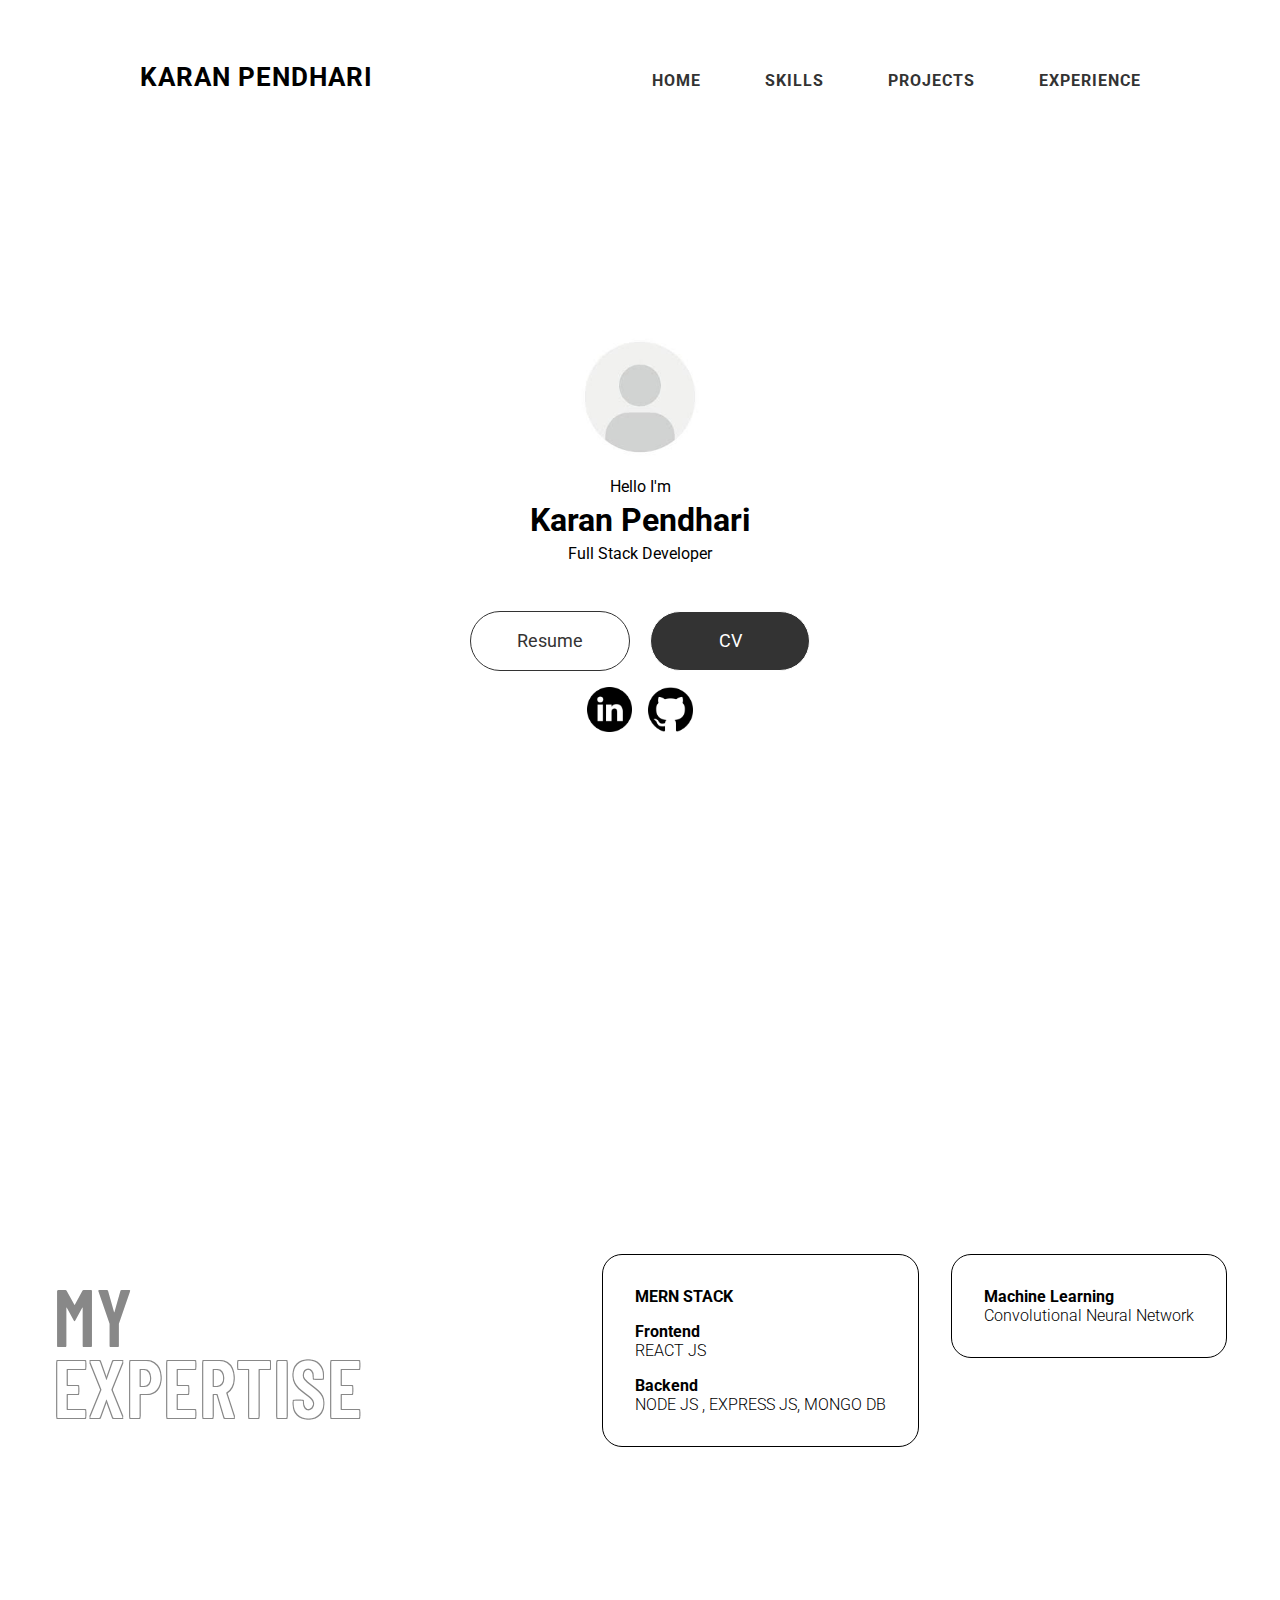
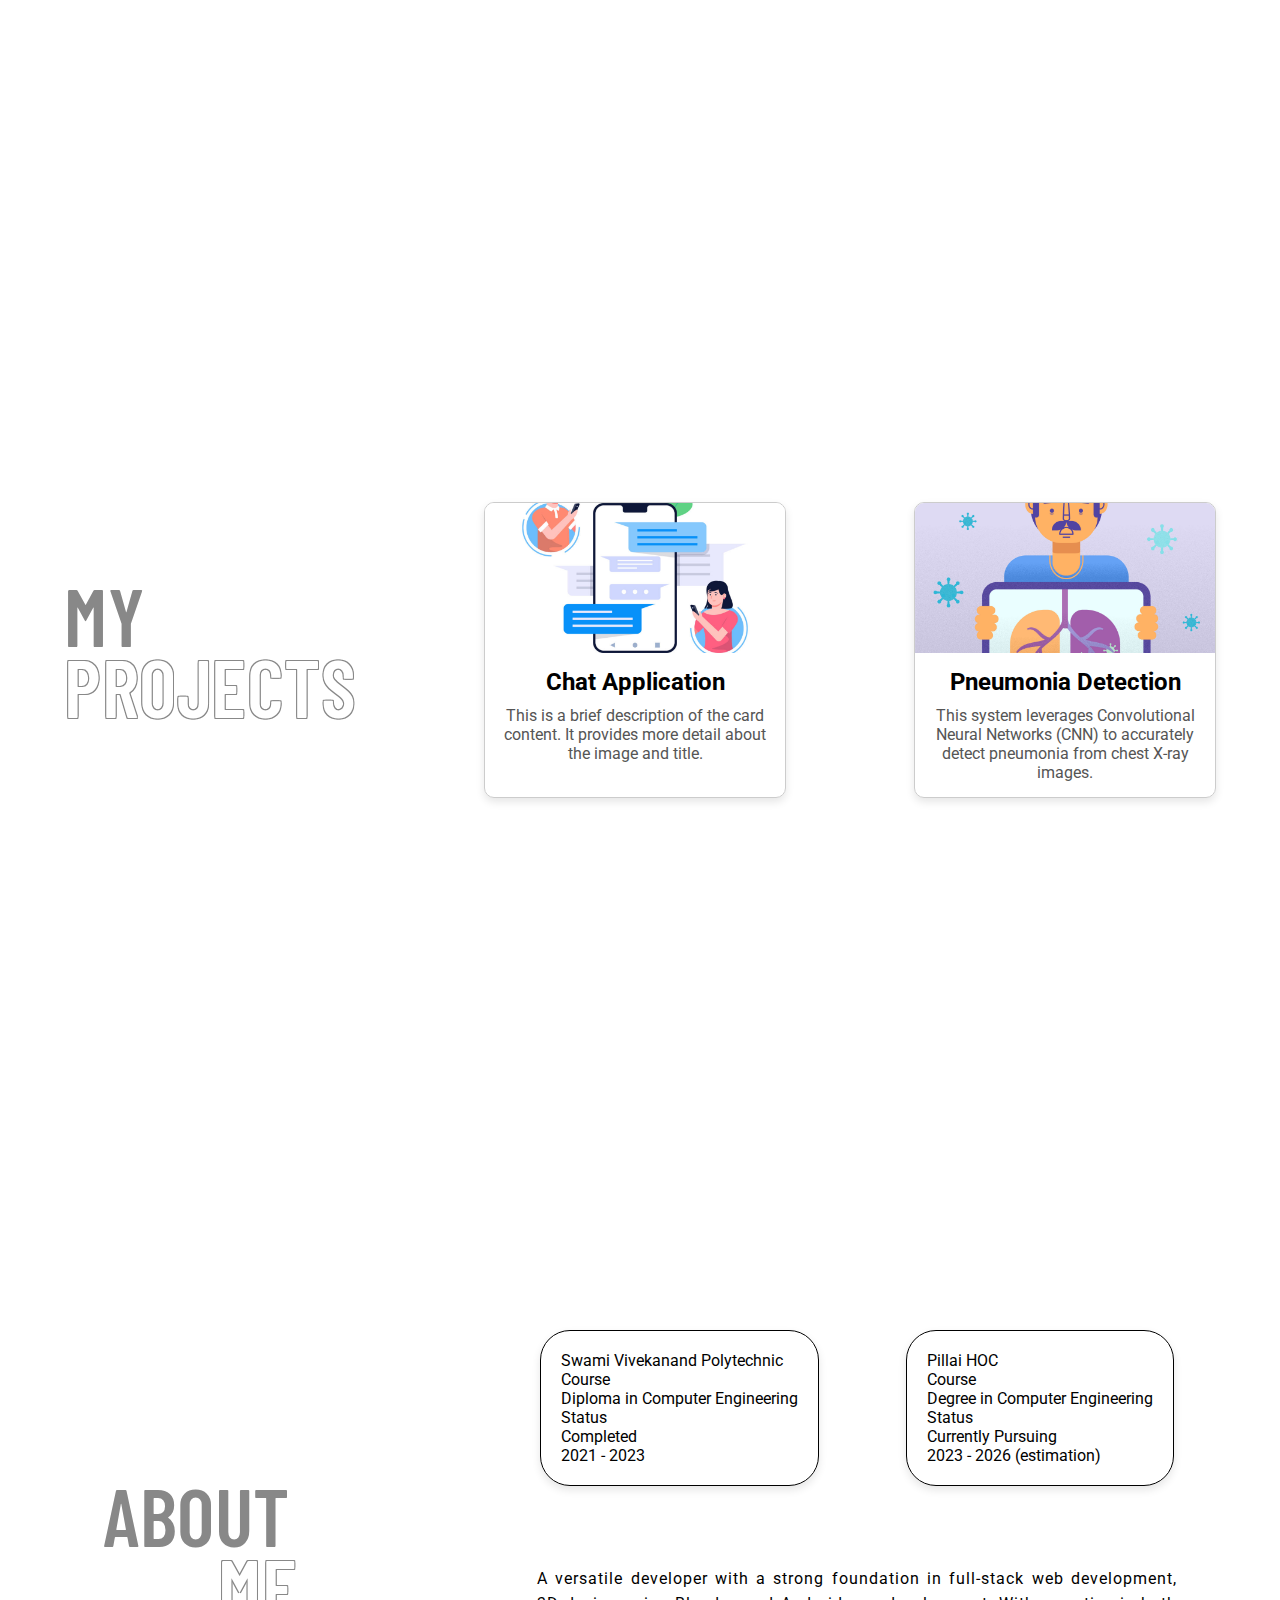
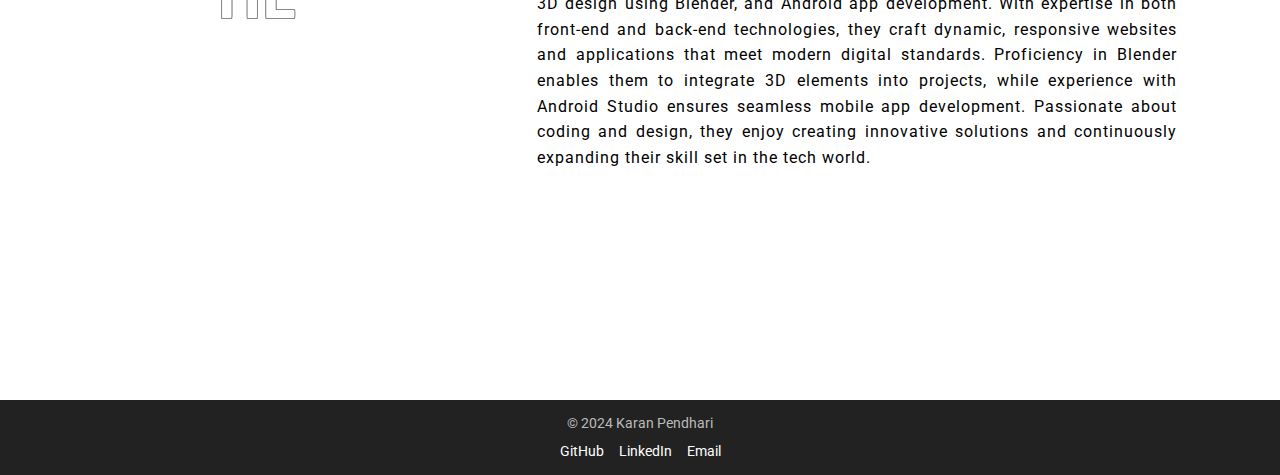
==== html/index.html @ 835fde93 "organizedfiles" ====
<html>
  <head>
    <title>Portfolio</title>
    <link rel="stylesheet" href="/css/index.css" />
    <link rel="stylesheet" href="/css/home.css" />
    <link rel="stylesheet" href="/css/skills.css" />
    <link rel="stylesheet" href="/css/about.css" />
    <link rel="stylesheet" href="/css/projects.css" />
    <link rel="stylesheet" href="/css/end.css" />
    <link rel="preconnect" href="https://fonts.googleapis.com" />
    <link rel="preconnect" href="https://fonts.gstatic.com" crossorigin />
    <link
      href="https://fonts.googleapis.com/css2?family=Roboto:ital,wght@0,100;0,300;0,400;0,500;0,700;0,900;1,100;1,300;1,400;1,500;1,700;1,900&display=swap"
      rel="stylesheet"
    />
    <link rel="preconnect" href="https://fonts.googleapis.com" />
    <link rel="preconnect" href="https://fonts.gstatic.com" crossorigin />
    <link
      href="https://fonts.googleapis.com/css2?family=Barlow+Condensed:ital,wght@0,100;0,200;0,300;0,400;0,500;0,600;0,700;0,800;0,900;1,100;1,200;1,300;1,400;1,500;1,600;1,700;1,800;1,900&display=swap"
      rel="stylesheet"
    />
  </head>

  <body>
    <! -- Navbar  -->
    <div class="navbar">
      <div class="logo">
        <p>Karan Pendhari</p>
      </div>
      <div class="shortcuts">
        <ul class="menu">
          <li><a href="#">Home</a></li>
          <li><a href="#">Skills</a></li>
          <li><a href="#">Projects</a></li>
          <li><a href="#">Experience</a></li>
        </ul>
      </div>
    </div>
    <! -- Navbar ends  -->

    <! -- Home  -->
    <section id="home">
      <div class="homelogo">
        <img src="/img/sample.jpg" alt="sample" />
      </div>

      <div class="homename">
        <p class="hello">Hello I'm</p>

        <h1 class="namedev">Karan Pendhari</h1>

        <p class="roledev">Full Stack Developer</p>
      </div>

      <div class="buttonlinks">
        <button>Resume</button>
        <button>CV</button>
      </div>
      <div class="socialmedia">
        <img src="/img/linkedin.png" alt="linkedin" />
        <img src="/img/github.png" alt="github" />
      </div>
    </section>
    <! -- Home ends  -->

    <! -- skills  -->
    <section id="skills">
      <div class="skillname">
        <p class="skill">My</p>
        <p class="expertise">Expertise</p>
      </div>

      <div class="skillssector">
        <div class="skillgroup">
          <div class="skilltitle">
            <p>MERN STACK</p>
          </div>
          <div title="skilldesc">
            <p class="skilldesctitle">Frontend</p>
            <p class="skilldescitems">REACT JS</p>
            <p class="skilldesctitle">Backend</p>
            <p class="skilldescitems">NODE JS , EXPRESS JS, MONGO DB</p>
          </div>
        </div>

        <div class="skillgroup">
          <div class="skilltitle">
            <p>Machine Learning</p>
          </div>
          <div title="skilldesc">
            <p class="skilldescitems">Convolutional Neural Network</p>
          </div>
        </div>

       
    </section>
    <! -- skills ends  -->

    <! -- projects starts -->
    <section id="projects">
      <div class="projectsname">
        <p class="projectsabt">My</p>
        <p class="meprojects">Projects</p>
      </div>

      <div class="container">
        <div class="card">
          <img src="/img/chat.jpg" alt="Card Image" />
          <div class="card-content">
            <div class="card-title">Chat Application</div>
            <div class="card-description">
              This is a brief description of the card content. It provides more
              detail about the image and title.
            </div>
          </div>
        </div>

        <div class="card">
          <img src="/img/pneumoniadetct.jpg" alt="Card Image" />
          <div class="card-content">
            <div class="card-title">Pneumonia Detection</div>
            <div class="card-description">
              This system leverages Convolutional Neural Networks (CNN) to
              accurately detect pneumonia from chest X-ray images.
            </div>
          </div>
        </div>
      </div>
    </section>
    <! -- projects ends -->
    <! -- About  -->
    <section id="about">
      <div class="aboutname">
        <p class="aboutabt">About</p>
        <p class="meabt">Me</p>
      </div>

      <div class="aboutparts">
        <div class="cardsabt">
          <div class="oneabt">
            <p>Swami Vivekanand Polytechnic</p>
            <p>Course</p>
            <p>Diploma in Computer Engineering</p>
            <p>Status</p>
            <p>Completed</p>
            <p>2021 - 2023</p>
          </div>

          <div class="oneabt">
            <p>Pillai HOC</p>
            <p>Course</p>
            <p>Degree in Computer Engineering</p>
            <p>Status</p>
            <p>Currently Pursuing</p>
            <p>2023 - 2026 (estimation)</p>
          </div>
        </div>
        <div class="descabt">
          <p>
            A versatile developer with a strong foundation in full-stack web
            development, 3D design using Blender, and Android app development.
            With expertise in both front-end and back-end technologies, they
            craft dynamic, responsive websites and applications that meet modern
            digital standards. Proficiency in Blender enables them to integrate
            3D elements into projects, while experience with Android Studio
            ensures seamless mobile app development. Passionate about coding and
            design, they enjoy creating innovative solutions and continuously
            expanding their skill set in the tech world.
          </p>
        </div>
      </div>
    </section>

    <! -- About ends -->
    <! -- end starts -->
    <section id="end">
      <footer>
        <div class="footer-container">
          <p>&copy; 2024 Karan Pendhari</p>
          <ul class="socials">
            <li>
              <a href="https://github.com/yourusername" target="_blank"
                >GitHub</a
              >
            </li>
            <li>
              <a href="https://linkedin.com/in/yourusername" target="_blank"
                >LinkedIn</a
              >
            </li>
            <li><a href="mailto:karan321pendhari@gmail.com">Email</a></li>
          </ul>
        </div>
      </footer>
    </section>
    <! -- end ends -->
  </body>
</html>
---- css/index.css ----
* {
  padding: 0px;
  margin: 0px;
  font-family: "Roboto", system-ui;
}
.navbar {
  font-size: 26px;
  font-weight: 700;
  display: flex;
  justify-content: space-around;
  height: 17vh;
  align-items: center;
  letter-spacing: 1px;
  text-transform: uppercase;
}

.logo:hover {
  cursor: default;
}

.menu {
  display: flex;
  gap: 4rem;
}

.menu li {
  list-style: none;
}

.menu li a {
  color: #333;
  text-decoration: none;
  font-size: 16px;
}

.menu a:hover {
  color: #e00f00;
}
---- css/home.css ----
#home {
  display: flex;
  flex-direction: column;
  justify-content: center;
  align-items: center;
  height: 83vh;
  text-align: center;
}

.homelogo img {
  width: 150px;
}

.homename *{
  margin-top: 5px;
}

.buttonlinks {
  margin-top: 1rem;
}

.buttonlinks button {
  width: 160px;
  height: 60px;
  border-radius: 30px;
  margin: 0 0.5rem;
  font-size: large;
}

.buttonlinks button:nth-child(1) {

  border: 1px solid;
  background-color: white;
  color: #333;
  transition: all 0.4s ease;
}
.buttonlinks button:nth-child(2) {
 
  border: 1px solid;
  background-color: #333;
  color: white;
  transition: all 0.4s ease;
}

.buttonlinks button:nth-child(1):hover {
  background-color: #333;
  color: white;
}
.buttonlinks button:nth-child(2):hover {
  background-color: white;
  color: #333;
}

.socialmedia {
  display: flex;
  gap: 1rem;
  margin-top: 1rem;
}

.socialmedia img {
  width: 5vh;
}

.homename {
  margin-bottom: 2rem;
}
---- css/skills.css ----
#skills {
  display: flex;
  height: 100vh;
  justify-content: center;
  align-items: center;
  gap: 15rem;
}

.skillname * {
  font-family: "Barlow Condensed", sans-serif;
  font-weight: 600;
  text-transform: uppercase;
  letter-spacing: 0.5px;
  margin-top: 0;
  font-size: 80px;
}

.skill {
  color: #888;
}

.expertise {
  color: white;
  text-shadow: -1px -1px 0 #888, 1px -1px 0 #888, -1px 1px 0 #888,
    1px 1px 0 #888;
  margin-top: -25px;
}

.skillssector {
  display: flex;
  gap: 2rem;
}

.skillgroup {
  border: black solid 1px;
  border-radius: 20px;
  padding: 2rem;
  height: fit-content;
}

.skilltitle {
  font-weight: bold;
}

.skilldesctitle {
  font-weight: bold;
  padding-top: 1rem;
}

.skilldescitems {
  font-weight: 300;
}
---- css/about.css ----
#about {
  display: flex;
  height: 100vh;
  justify-content: center;
  align-items: center;
  gap: 15rem;
}

.aboutname * {
  font-family: "Barlow Condensed", sans-serif;
  font-weight: 600;
  text-transform: uppercase;
  letter-spacing: 0.5px;
  margin-top: 0;
  font-size: 80px;
}

.aboutabt {
  color: #888;
}

.meabt {
  color: white;
  text-shadow: -1px -1px 0 #888, 1px -1px 0 #888, -1px 1px 0 #888,
    1px 1px 0 #888;
  margin-top: -25px;
  padding-left: 115px;
}

.aboutparts {
  display: flex;

  flex-direction: column;
  width: 50vw;
  gap: 5rem;
}

.cardsabt {
  display: flex;
  justify-content: space-around;
  gap: 5rem;
}
.oneabt {
  padding: 20px 20px 20px 20px;
  border: 1px solid;
  border-radius: 30px;
  align-content: center;
  width: fit-content;
  justify-content: space-around;
  overflow: hidden;
  vgap: 1rem;
  box-shadow: 0 4px 8px rgba(0, 0, 0, 0.1);
  transition: transform 0.3s ease, box-shadow 0.3s ease;
}

.oneabt:hover {
  box-shadow: 0 8px 16px rgba(0, 0, 0, 0.2);
  transform: translateY(-5px);
}

.descabt p {
  text-align: justify;
  line-height: 1.6;
  letter-spacing: 1px;
}
---- css/projects.css ----
#projects {
  height: 100vh;
  display: flex;
  align-items: center;
  justify-content: space-around;
}

.projectsname * {
  font-family: "Barlow Condensed", sans-serif;
  font-weight: 600;
  text-transform: uppercase;
  letter-spacing: 0.5px;
  margin-top: 0;
  font-size: 80px;
}
.projectsabt {
  color: #888;
}

.meprojects {
  color: white;
  text-shadow: -1px -1px 0 #888, 1px -1px 0 #888, -1px 1px 0 #888,
    1px 1px 0 #888;
  margin-top: -25px;
  padding-left: 0px;
}

.container {
  height: fit-content;
  transition: all 0.4s ease;
  display: flex;
  gap: 8rem;
}

.container:hover {
}

.card {
  width: 300px;
  border: 1px solid #ccc;
  border-radius: 10px;
  overflow: hidden;
  box-shadow: 0 4px 8px rgba(0, 0, 0, 0.1);
  transition: transform 0.3s ease, box-shadow 0.3s ease;
}

.card:hover {
  box-shadow: 0 8px 16px rgba(0, 0, 0, 0.2);
  transform: translateY(-5px);
}

.card img {
  width: 100%;
  height: 150px;
  object-fit: cover;
}
.card-content {
  padding: 15px;
  text-align: center;
}
.card-title {
  font-size: 1.5em;
  margin-bottom: 10px;
  font-weight: bold;
}
.card-description {
  font-size: 1em;
  color: #555;
}
---- css/end.css ----
footer {
  background-color: #222;
  color: #fff;
  text-align: center;
  padding: 15px;
  font-family: Arial, sans-serif;
}

.footer-container {
  max-width: 600px;
  margin: auto;
}

.footer-container p {
  margin: 0;
  font-size: 14px;
  color: #bbb;
}

.socials {
  list-style: none;
  padding: 10px 0 0;
  margin: 0;
  display: flex;
  justify-content: center;
  gap: 15px;
}

.socials a {
  color: #fff;
  text-decoration: none;
  font-size: 14px;
  transition: color 0.3s ease;
}

.socials a:hover {
  color: #ffa500;
}
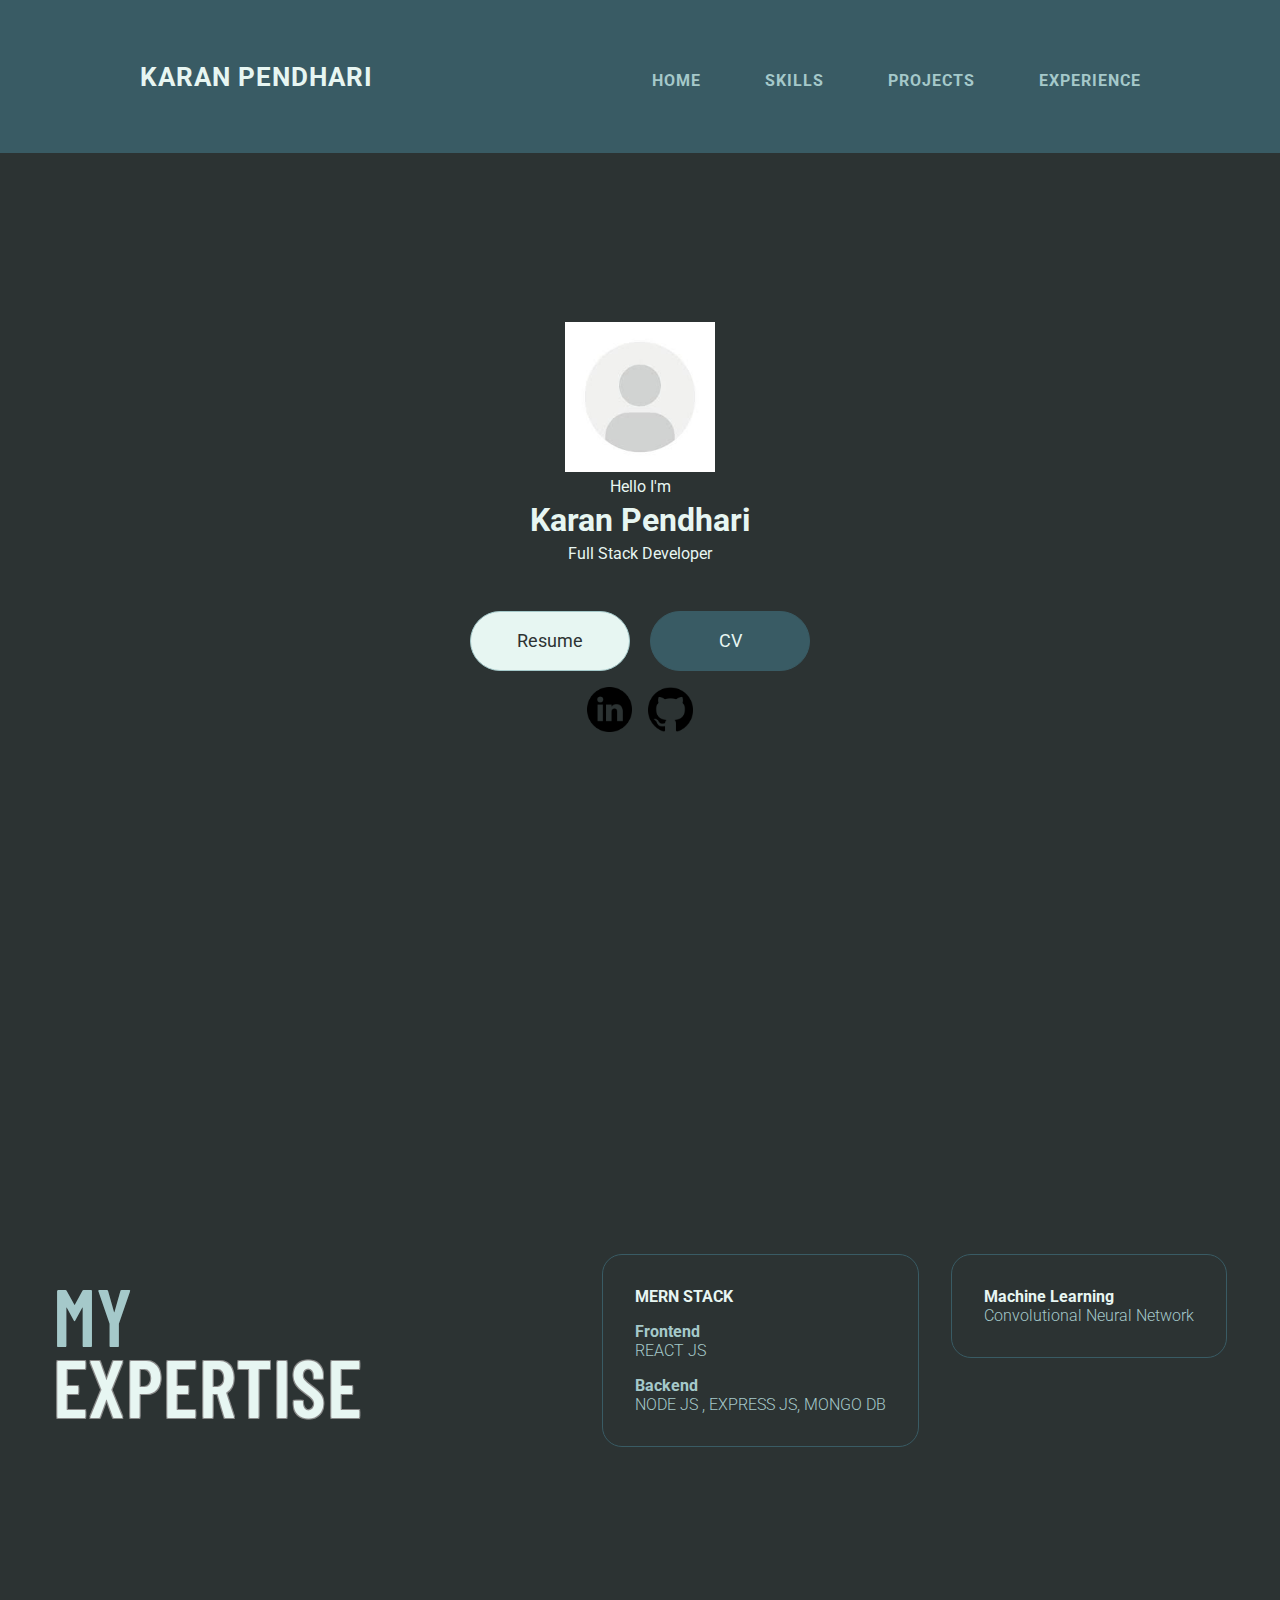
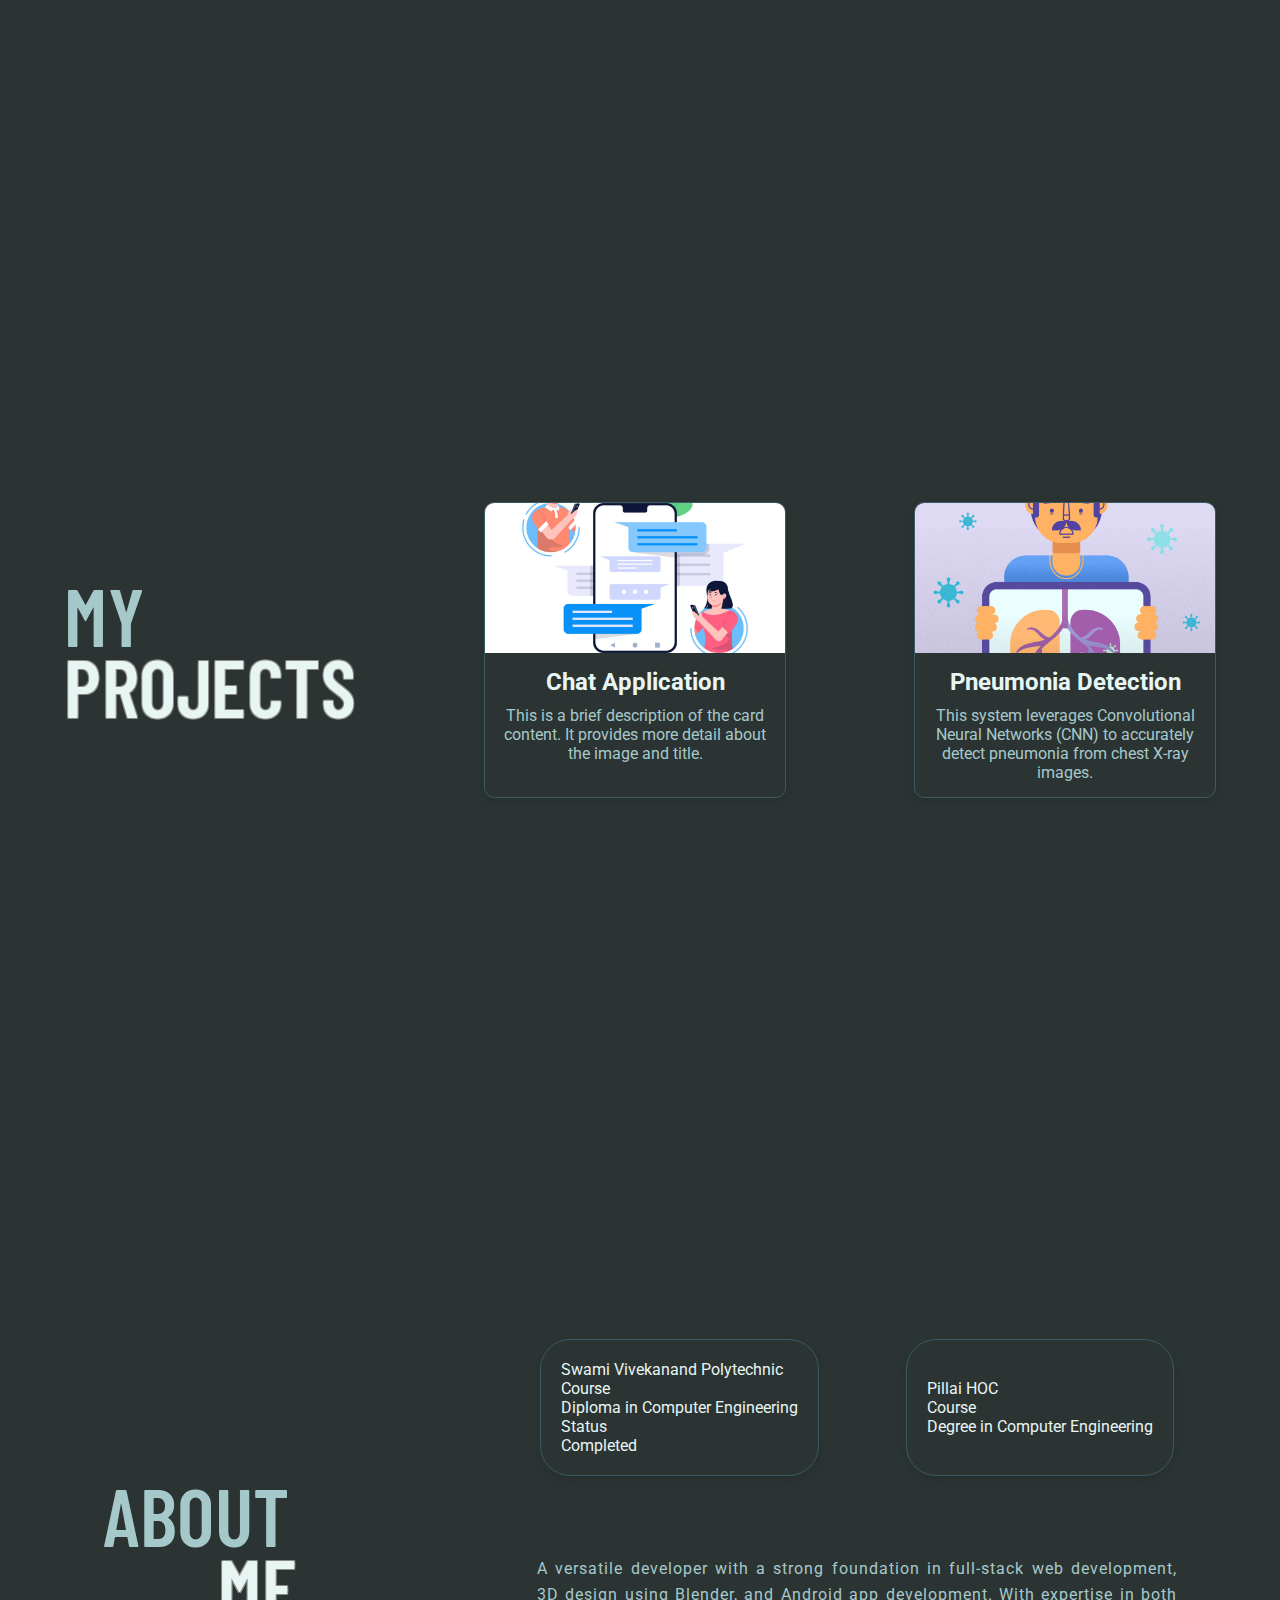
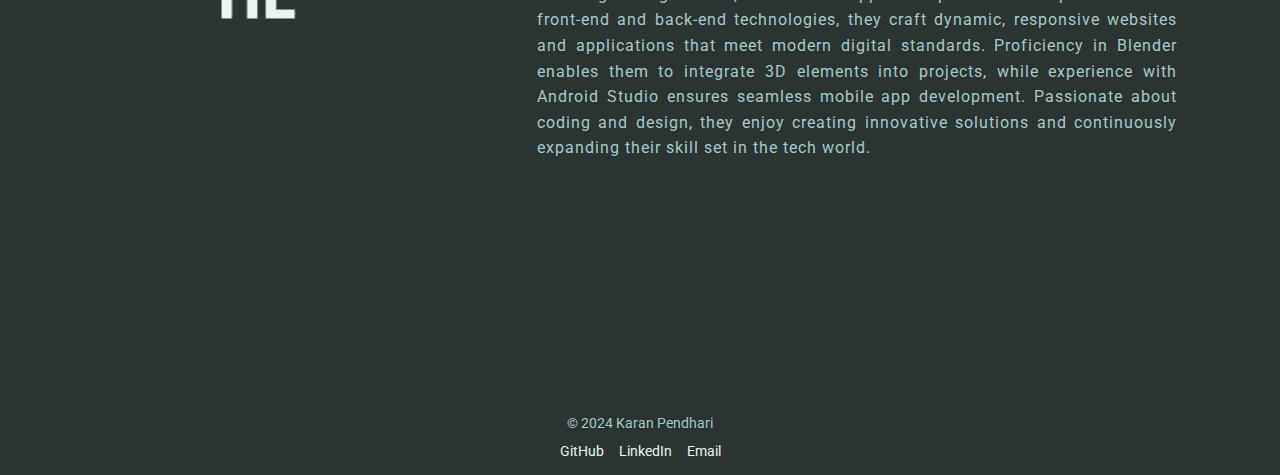
==== commit 101299c3: "changedlook" ====
--- a/html/index.html
+++ b/html/index.html
@@ -143,16 +143,12 @@
             <p>Diploma in Computer Engineering</p>
             <p>Status</p>
             <p>Completed</p>
-            <p>2021 - 2023</p>
           </div>
 
           <div class="oneabt">
             <p>Pillai HOC</p>
             <p>Course</p>
             <p>Degree in Computer Engineering</p>
-            <p>Status</p>
-            <p>Currently Pursuing</p>
-            <p>2023 - 2026 (estimation)</p>
           </div>
         </div>
         <div class="descabt">
--- a/css/index.css
+++ b/css/index.css
@@ -2,7 +2,13 @@
   padding: 0px;
   margin: 0px;
   font-family: "Roboto", system-ui;
+  color: #E7F6F2; /* Highlight color for text */
 }
+
+body {
+  background-color: #2C3333; /* Primary dark background */
+}
+
 .navbar {
   font-size: 26px;
   font-weight: 700;
@@ -12,6 +18,8 @@
   align-items: center;
   letter-spacing: 1px;
   text-transform: uppercase;
+  background-color: #395B64; 
+  color: #E7F6F2; 
 }
 
 .logo:hover {
@@ -28,11 +36,11 @@
 }
 
 .menu li a {
-  color: #333;
+  color: #A5C9CA; 
   text-decoration: none;
   font-size: 16px;
 }
 
 .menu a:hover {
-  color: #e00f00;
+  color: #E7F6F2; 
 }
--- a/css/home.css
+++ b/css/home.css
@@ -11,8 +11,12 @@
   width: 150px;
 }
 
-.homename *{
+.homename * {
   margin-top: 5px;
+}
+
+.homename {
+  margin-bottom: 2rem;
 }
 
 .buttonlinks {
@@ -25,30 +29,31 @@
   border-radius: 30px;
   margin: 0 0.5rem;
   font-size: large;
-}
-
-.buttonlinks button:nth-child(1) {
-
-  border: 1px solid;
-  background-color: white;
-  color: #333;
-  transition: all 0.4s ease;
-}
-.buttonlinks button:nth-child(2) {
- 
-  border: 1px solid;
-  background-color: #333;
-  color: white;
   transition: all 0.4s ease;
 }
 
+
+.buttonlinks button:nth-child(1) {
+  border: 1px solid #A5C9CA; 
+  background-color: #E7F6F2; 
+  color: #2C3333; 
+}
+
 .buttonlinks button:nth-child(1):hover {
-  background-color: #333;
-  color: white;
+  background-color: #A5C9CA; 
+  color: #E7F6F2; 
 }
+
+
+.buttonlinks button:nth-child(2) {
+  border: 1px solid #395B64; 
+  background-color: #395B64; 
+  color: #E7F6F2; 
+}
+
 .buttonlinks button:nth-child(2):hover {
-  background-color: white;
-  color: #333;
+  background-color: #E7F6F2; 
+  color: #395B64; 
 }
 
 .socialmedia {
@@ -60,7 +65,3 @@
 .socialmedia img {
   width: 5vh;
 }
-
-.homename {
-  margin-bottom: 2rem;
-}
--- a/css/skills.css
+++ b/css/skills.css
@@ -13,16 +13,16 @@
   letter-spacing: 0.5px;
   margin-top: 0;
   font-size: 80px;
+  color: #E7F6F2; 
 }
 
 .skill {
-  color: #888;
+  color: #A5C9CA; 
 }
 
 .expertise {
-  color: white;
-  text-shadow: -1px -1px 0 #888, 1px -1px 0 #888, -1px 1px 0 #888,
-    1px 1px 0 #888;
+  color: #E7F6F2; 
+  text-shadow: -1px -1px 0 #888, 1px -1px 0 #888, -1px 1px 0 #888, 1px 1px 0 #888;
   margin-top: -25px;
 }
 
@@ -32,21 +32,26 @@
 }
 
 .skillgroup {
-  border: black solid 1px;
+  border: 1px solid #395B64; 
   border-radius: 20px;
   padding: 2rem;
   height: fit-content;
+  background-color: #2C3333; 
+  color: #E7F6F2; 
 }
 
 .skilltitle {
   font-weight: bold;
+  color: #E7F6F2; 
 }
 
 .skilldesctitle {
   font-weight: bold;
   padding-top: 1rem;
+  color: #A5C9CA; 
 }
 
 .skilldescitems {
   font-weight: 300;
+  color: #A5C9CA; 
 }
--- a/css/about.css
+++ b/css/about.css
@@ -13,23 +13,22 @@
   letter-spacing: 0.5px;
   margin-top: 0;
   font-size: 80px;
+  color: #E7F6F2; /* Highlight color for the title */
 }
 
 .aboutabt {
-  color: #888;
+  color: #A5C9CA; /* Accent color for the description text */
 }
 
 .meabt {
-  color: white;
-  text-shadow: -1px -1px 0 #888, 1px -1px 0 #888, -1px 1px 0 #888,
-    1px 1px 0 #888;
+  color: #E7F6F2; /* Highlight color for the name */
+  text-shadow: -1px -1px 0 #888, 1px -1px 0 #888, -1px 1px 0 #888, 1px 1px 0 #888;
   margin-top: -25px;
   padding-left: 115px;
 }
 
 .aboutparts {
   display: flex;
-
   flex-direction: column;
   width: 50vw;
   gap: 5rem;
@@ -40,17 +39,19 @@
   justify-content: space-around;
   gap: 5rem;
 }
+
 .oneabt {
-  padding: 20px 20px 20px 20px;
-  border: 1px solid;
+  padding: 20px;
+  border: 1px solid #395B64; 
   border-radius: 30px;
   align-content: center;
   width: fit-content;
   justify-content: space-around;
   overflow: hidden;
-  vgap: 1rem;
   box-shadow: 0 4px 8px rgba(0, 0, 0, 0.1);
   transition: transform 0.3s ease, box-shadow 0.3s ease;
+  background-color: #2C3333; 
+  color: #E7F6F2; 
 }
 
 .oneabt:hover {
@@ -62,4 +63,5 @@
   text-align: justify;
   line-height: 1.6;
   letter-spacing: 1px;
+  color: #A5C9CA; 
 }
--- a/css/projects.css
+++ b/css/projects.css
@@ -12,15 +12,16 @@
   letter-spacing: 0.5px;
   margin-top: 0;
   font-size: 80px;
+  color: #E7F6F2; 
 }
+
 .projectsabt {
-  color: #888;
+  color: #A5C9CA; 
 }
 
 .meprojects {
-  color: white;
-  text-shadow: -1px -1px 0 #888, 1px -1px 0 #888, -1px 1px 0 #888,
-    1px 1px 0 #888;
+  color: #E7F6F2; 
+  text-shadow: -1px -1px 0 #888, 1px -1px 0 #888, -1px 1px 0 #888, 1px 1px 0 #888;
   margin-top: -25px;
   padding-left: 0px;
 }
@@ -32,16 +33,15 @@
   gap: 8rem;
 }
 
-.container:hover {
-}
-
 .card {
   width: 300px;
-  border: 1px solid #ccc;
+  border: 1px solid #395B64;
   border-radius: 10px;
   overflow: hidden;
   box-shadow: 0 4px 8px rgba(0, 0, 0, 0.1);
   transition: transform 0.3s ease, box-shadow 0.3s ease;
+  background-color: #2C3333; 
+  color: #E7F6F2; 
 }
 
 .card:hover {
@@ -54,16 +54,20 @@
   height: 150px;
   object-fit: cover;
 }
+
 .card-content {
   padding: 15px;
   text-align: center;
 }
+
 .card-title {
   font-size: 1.5em;
   margin-bottom: 10px;
   font-weight: bold;
+  color: #E7F6F2; 
 }
+
 .card-description {
   font-size: 1em;
-  color: #555;
+  color: #A5C9CA; 
 }
--- a/css/end.css
+++ b/css/end.css
@@ -1,6 +1,6 @@
 footer {
-  background-color: #222;
-  color: #fff;
+  background-color: #2C3333; 
+  color: #E7F6F2; 
   text-align: center;
   padding: 15px;
   font-family: Arial, sans-serif;
@@ -14,7 +14,7 @@
 .footer-container p {
   margin: 0;
   font-size: 14px;
-  color: #bbb;
+  color: #A5C9CA;
 }
 
 .socials {
@@ -27,12 +27,12 @@
 }
 
 .socials a {
-  color: #fff;
+  color: #E7F6F2; 
   text-decoration: none;
   font-size: 14px;
   transition: color 0.3s ease;
 }
 
 .socials a:hover {
-  color: #ffa500;
+  color: #A5C9CA; 
 }
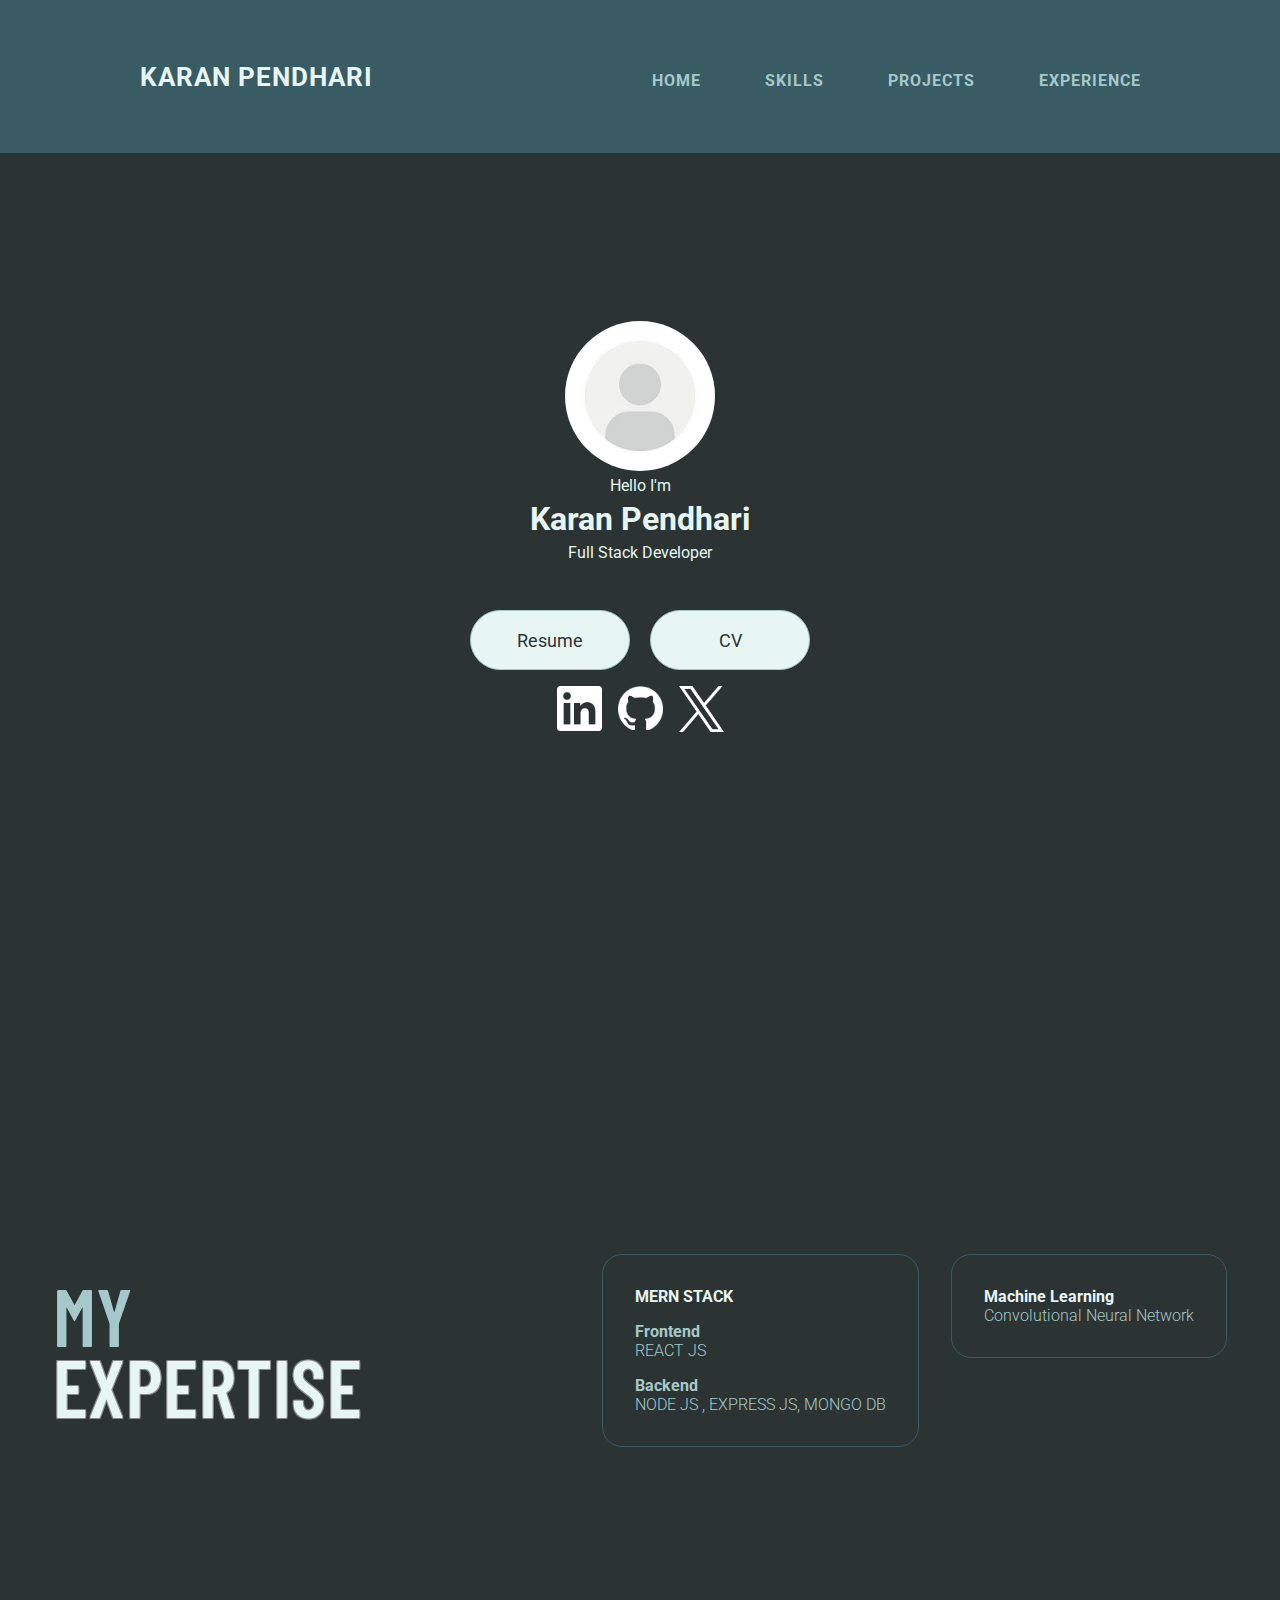
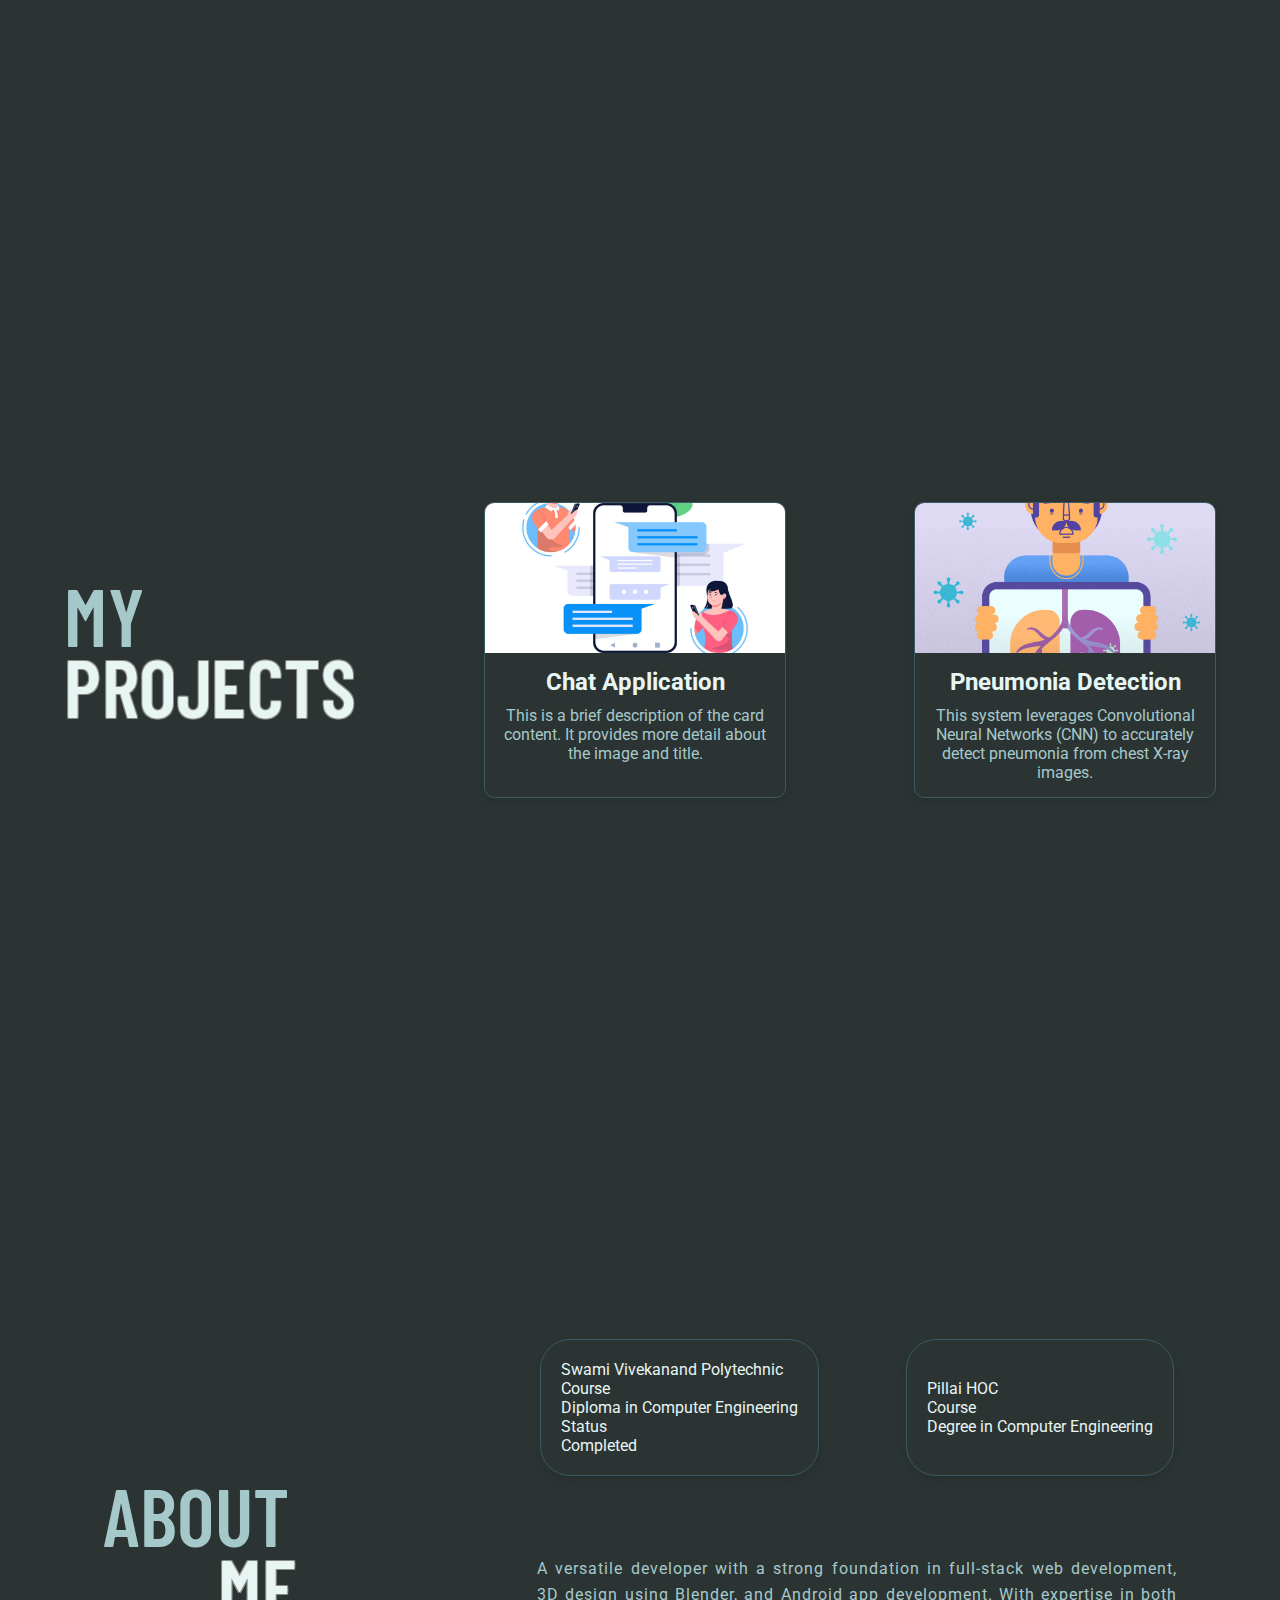
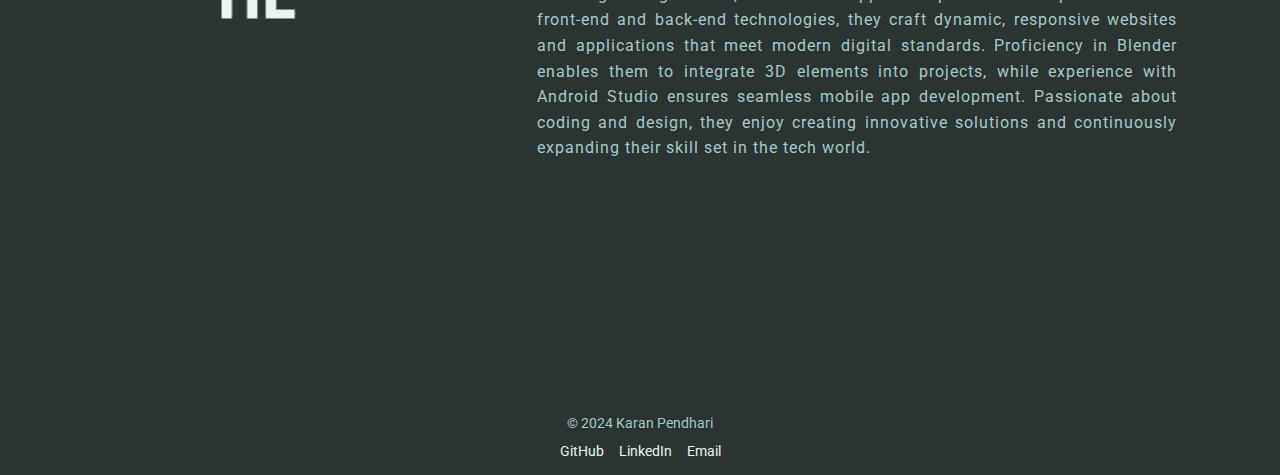
==== commit 56904254: "minorchange" ====
--- a/html/index.html
+++ b/html/index.html
@@ -53,12 +53,26 @@
       </div>
 
       <div class="buttonlinks">
-        <button>Resume</button>
-        <button>CV</button>
+        <a href="/files/KaranPendhariresume.pdf" target="_blank">
+          <button>Resume</button>
+        </a>
+        <a href="/files/KaranPendhariresume.pdf" target="_blank">
+          <button>CV</button>
+        </a>
+        
       </div>
       <div class="socialmedia">
-        <img src="/img/linkedin.png" alt="linkedin" />
-        <img src="/img/github.png" alt="github" />
+        <a href="https://www.linkedin.com/in/karan-pendhari-9b85152a7/" target="_blank">
+          <img src="/img/linkwhite.png" alt="linkedin" />
+        </a>
+        <a href="https://github.com/KaranPendhari" target="_blank">
+          <img src="/img/githubwhite.png" alt="github" />
+        </a>
+        <a href="https://x.com/karan_vpendhari" target="_blank">
+          <img src="/img/xlogo.png" alt="x" />
+        </a>
+        
+      
       </div>
     </section>
     <! -- Home ends  -->
--- a/css/home.css
+++ b/css/home.css
@@ -7,8 +7,10 @@
   text-align: center;
 }
 
+
 .homelogo img {
   width: 150px;
+  border-radius: 150px;
 }
 
 .homename * {
@@ -21,6 +23,11 @@
 
 .buttonlinks {
   margin-top: 1rem;
+}
+
+.buttonlinks a{
+  text-decoration: none;
+  
 }
 
 .buttonlinks button {
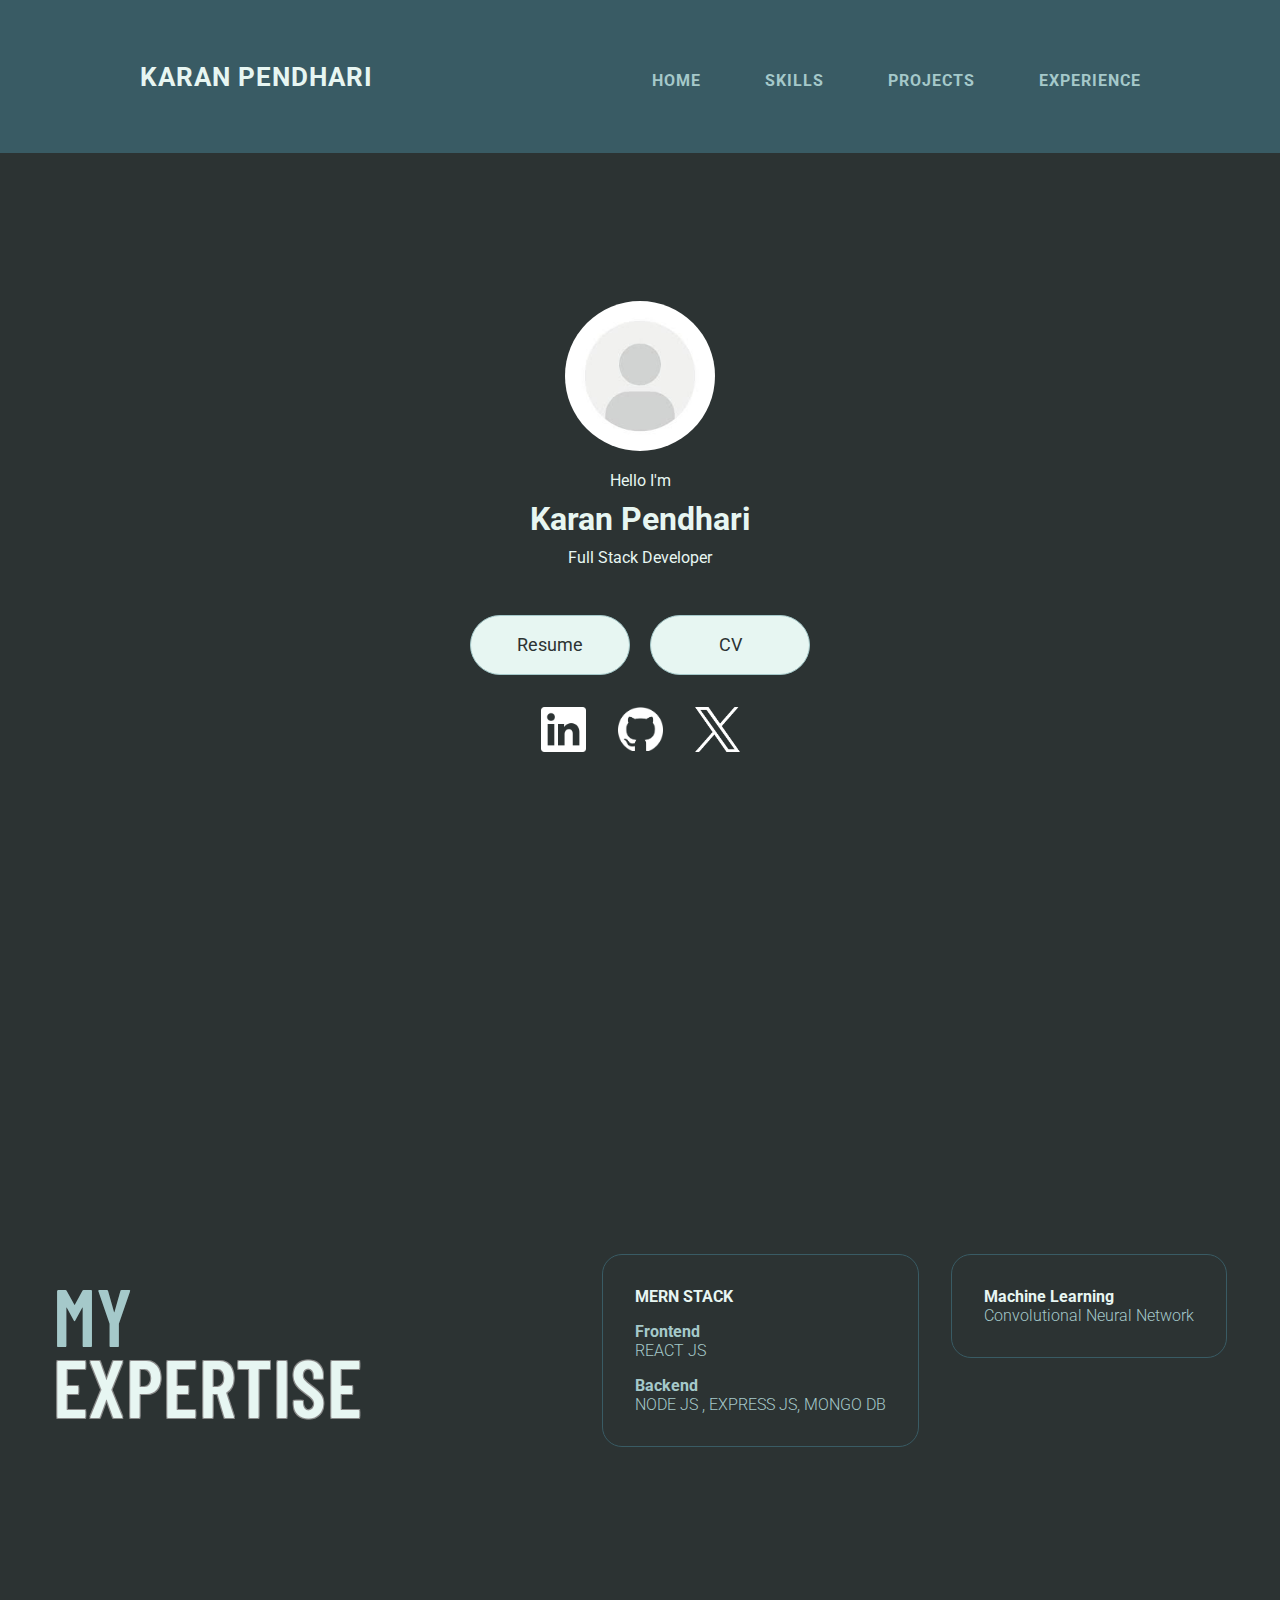
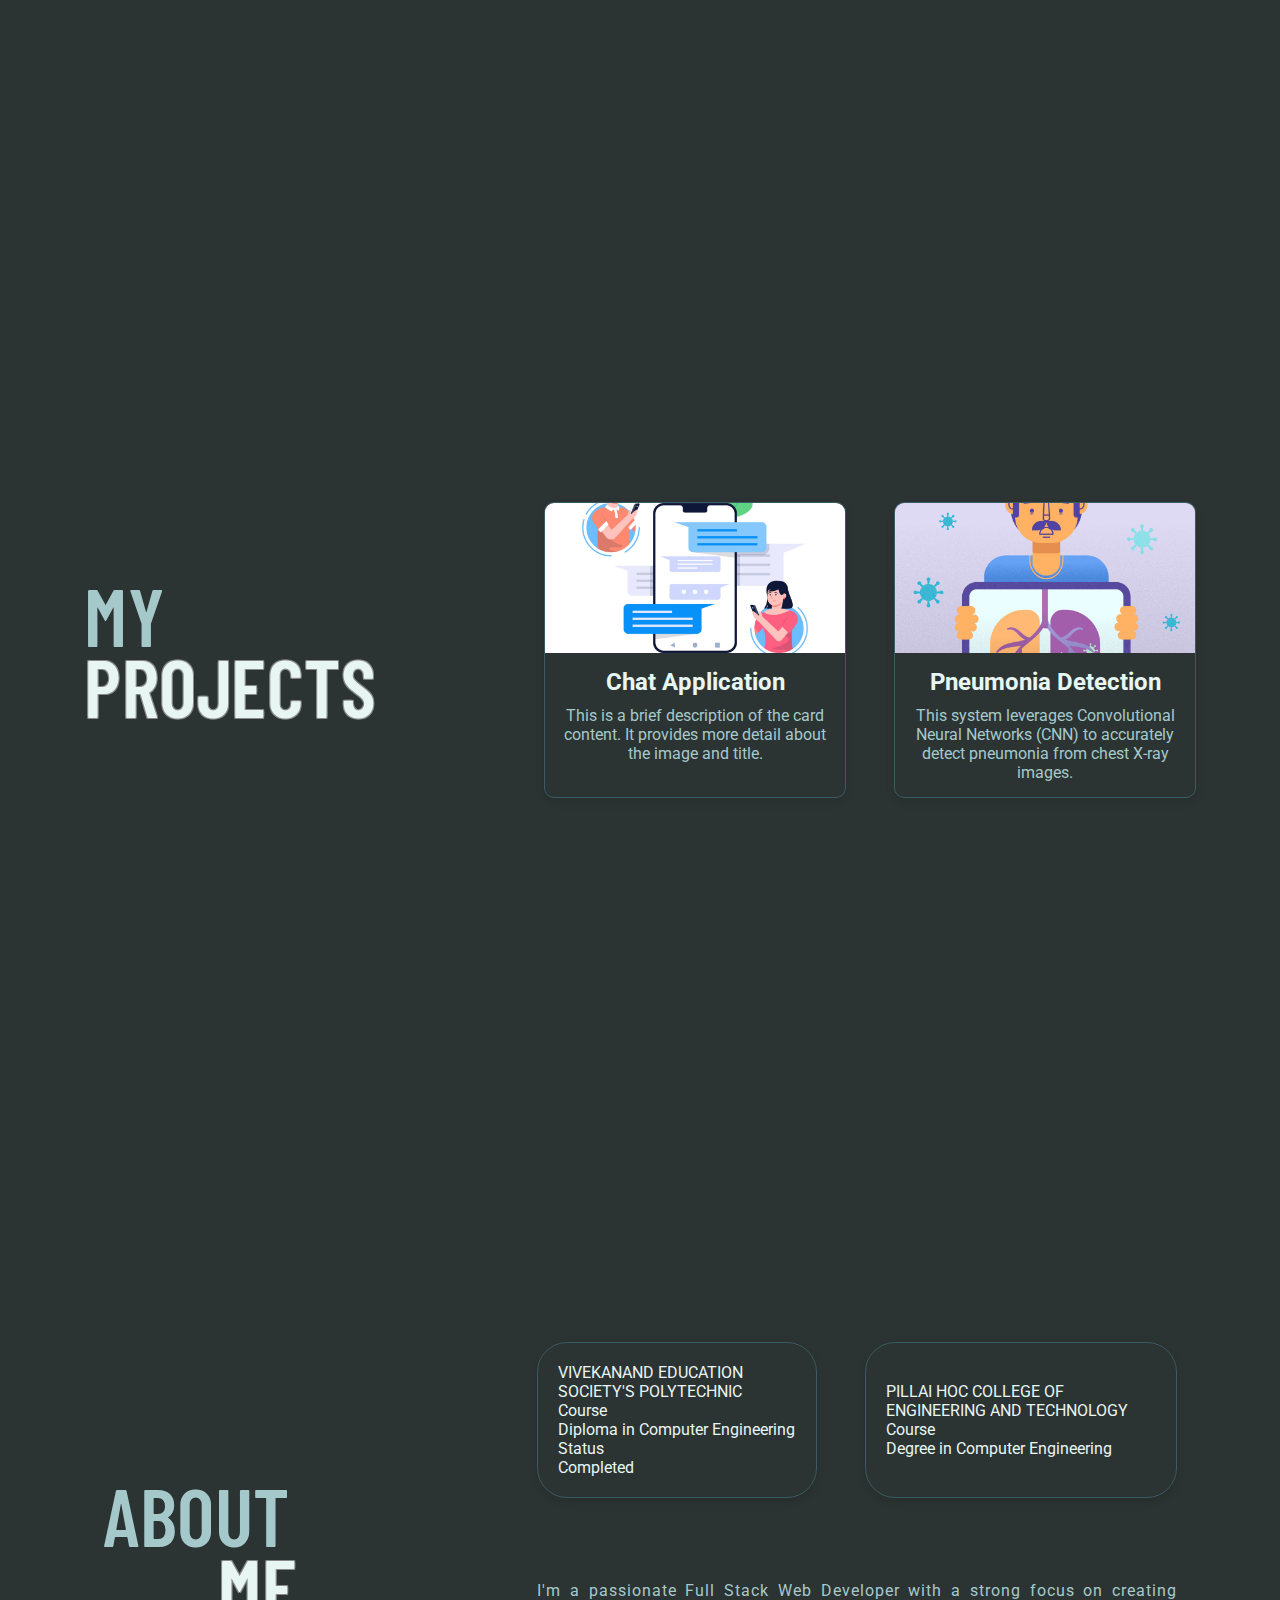
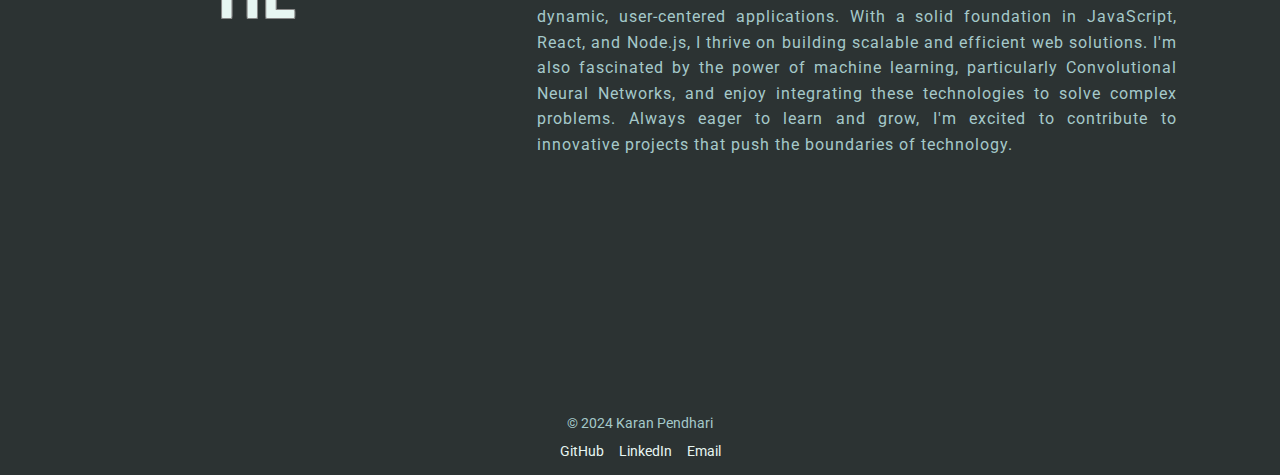
==== commit bb8610e4: "minors" ====
--- a/html/index.html
+++ b/html/index.html
@@ -19,6 +19,8 @@
       href="https://fonts.googleapis.com/css2?family=Barlow+Condensed:ital,wght@0,100;0,200;0,300;0,400;0,500;0,600;0,700;0,800;0,900;1,100;1,200;1,300;1,400;1,500;1,600;1,700;1,800;1,900&display=swap"
       rel="stylesheet"
     />
+    <meta charset="UTF-8"/>
+    <meta name="viewport" content="width=device-width, initial-scale=1.0" />
   </head>
 
   <body>
@@ -79,33 +81,40 @@
 
     <! -- skills  -->
     <section id="skills">
-      <div class="skillname">
-        <p class="skill">My</p>
-        <p class="expertise">Expertise</p>
-      </div>
-
-      <div class="skillssector">
-        <div class="skillgroup">
-          <div class="skilltitle">
-            <p>MERN STACK</p>
-          </div>
-          <div title="skilldesc">
-            <p class="skilldesctitle">Frontend</p>
-            <p class="skilldescitems">REACT JS</p>
-            <p class="skilldesctitle">Backend</p>
-            <p class="skilldescitems">NODE JS , EXPRESS JS, MONGO DB</p>
-          </div>
-        </div>
-
-        <div class="skillgroup">
-          <div class="skilltitle">
-            <p>Machine Learning</p>
-          </div>
-          <div title="skilldesc">
-            <p class="skilldescitems">Convolutional Neural Network</p>
-          </div>
-        </div>
-
+
+      <div>
+        <div class="skillname">
+          <p class="skill">My</p>
+          <p class="expertise">Expertise</p>
+        </div>
+      </div>
+    
+      <div>
+
+        <div class="skillssector">
+          <div class="skillgroup">
+            <div class="skilltitle">
+              <p>MERN STACK</p>
+            </div>
+            <div title="skilldesc">
+              <p class="skilldesctitle">Frontend</p>
+              <p class="skilldescitems">REACT JS</p>
+              <p class="skilldesctitle">Backend</p>
+              <p class="skilldescitems">NODE JS , EXPRESS JS, MONGO DB</p>
+            </div>
+          </div>
+  
+          <div class="skillgroup">
+            <div class="skilltitle">
+              <p>Machine Learning</p>
+            </div>
+            <div title="skilldesc">
+              <p class="skilldescitems">Convolutional Neural Network</p>
+            </div>
+          </div>
+  
+      </div>
+      
        
     </section>
     <! -- skills ends  -->
@@ -152,7 +161,7 @@
       <div class="aboutparts">
         <div class="cardsabt">
           <div class="oneabt">
-            <p>Swami Vivekanand Polytechnic</p>
+            <p>VIVEKANAND EDUCATION SOCIETY'S POLYTECHNIC </p>
             <p>Course</p>
             <p>Diploma in Computer Engineering</p>
             <p>Status</p>
@@ -160,22 +169,14 @@
           </div>
 
           <div class="oneabt">
-            <p>Pillai HOC</p>
+            <p>PILLAI HOC COLLEGE OF ENGINEERING AND TECHNOLOGY</p>
             <p>Course</p>
             <p>Degree in Computer Engineering</p>
           </div>
         </div>
         <div class="descabt">
           <p>
-            A versatile developer with a strong foundation in full-stack web
-            development, 3D design using Blender, and Android app development.
-            With expertise in both front-end and back-end technologies, they
-            craft dynamic, responsive websites and applications that meet modern
-            digital standards. Proficiency in Blender enables them to integrate
-            3D elements into projects, while experience with Android Studio
-            ensures seamless mobile app development. Passionate about coding and
-            design, they enjoy creating innovative solutions and continuously
-            expanding their skill set in the tech world.
+            I'm a passionate Full Stack Web Developer with a strong focus on creating dynamic, user-centered applications. With a solid foundation in JavaScript, React, and Node.js, I thrive on building scalable and efficient web solutions. I'm also fascinated by the power of machine learning, particularly Convolutional Neural Networks, and enjoy integrating these technologies to solve complex problems. Always eager to learn and grow, I'm excited to contribute to innovative projects that push the boundaries of technology.
           </p>
         </div>
       </div>
@@ -189,12 +190,12 @@
           <p>&copy; 2024 Karan Pendhari</p>
           <ul class="socials">
             <li>
-              <a href="https://github.com/yourusername" target="_blank"
+              <a href="https://github.com/KaranPendhari" target="_blank"
                 >GitHub</a
               >
             </li>
             <li>
-              <a href="https://linkedin.com/in/yourusername" target="_blank"
+              <a href="https://www.linkedin.com/in/karan-pendhari-9b85152a7/" target="_blank"
                 >LinkedIn</a
               >
             </li>
--- a/css/home.css
+++ b/css/home.css
@@ -14,15 +14,15 @@
 }
 
 .homename * {
-  margin-top: 5px;
+  margin-top: 10px;
 }
 
 .homename {
-  margin-bottom: 2rem;
+  margin-top: 10px;
 }
 
 .buttonlinks {
-  margin-top: 1rem;
+  margin-top: 3rem;
 }
 
 .buttonlinks a{
@@ -65,8 +65,8 @@
 
 .socialmedia {
   display: flex;
-  gap: 1rem;
-  margin-top: 1rem;
+  gap: 2rem;
+  margin-top: 2rem;
 }
 
 .socialmedia img {
--- a/css/about.css
+++ b/css/about.css
@@ -37,7 +37,7 @@
 .cardsabt {
   display: flex;
   justify-content: space-around;
-  gap: 5rem;
+  gap: 3rem;
 }
 
 .oneabt {
--- a/css/projects.css
+++ b/css/projects.css
@@ -30,7 +30,7 @@
   height: fit-content;
   transition: all 0.4s ease;
   display: flex;
-  gap: 8rem;
+  gap: 3rem;
 }
 
 .card {
